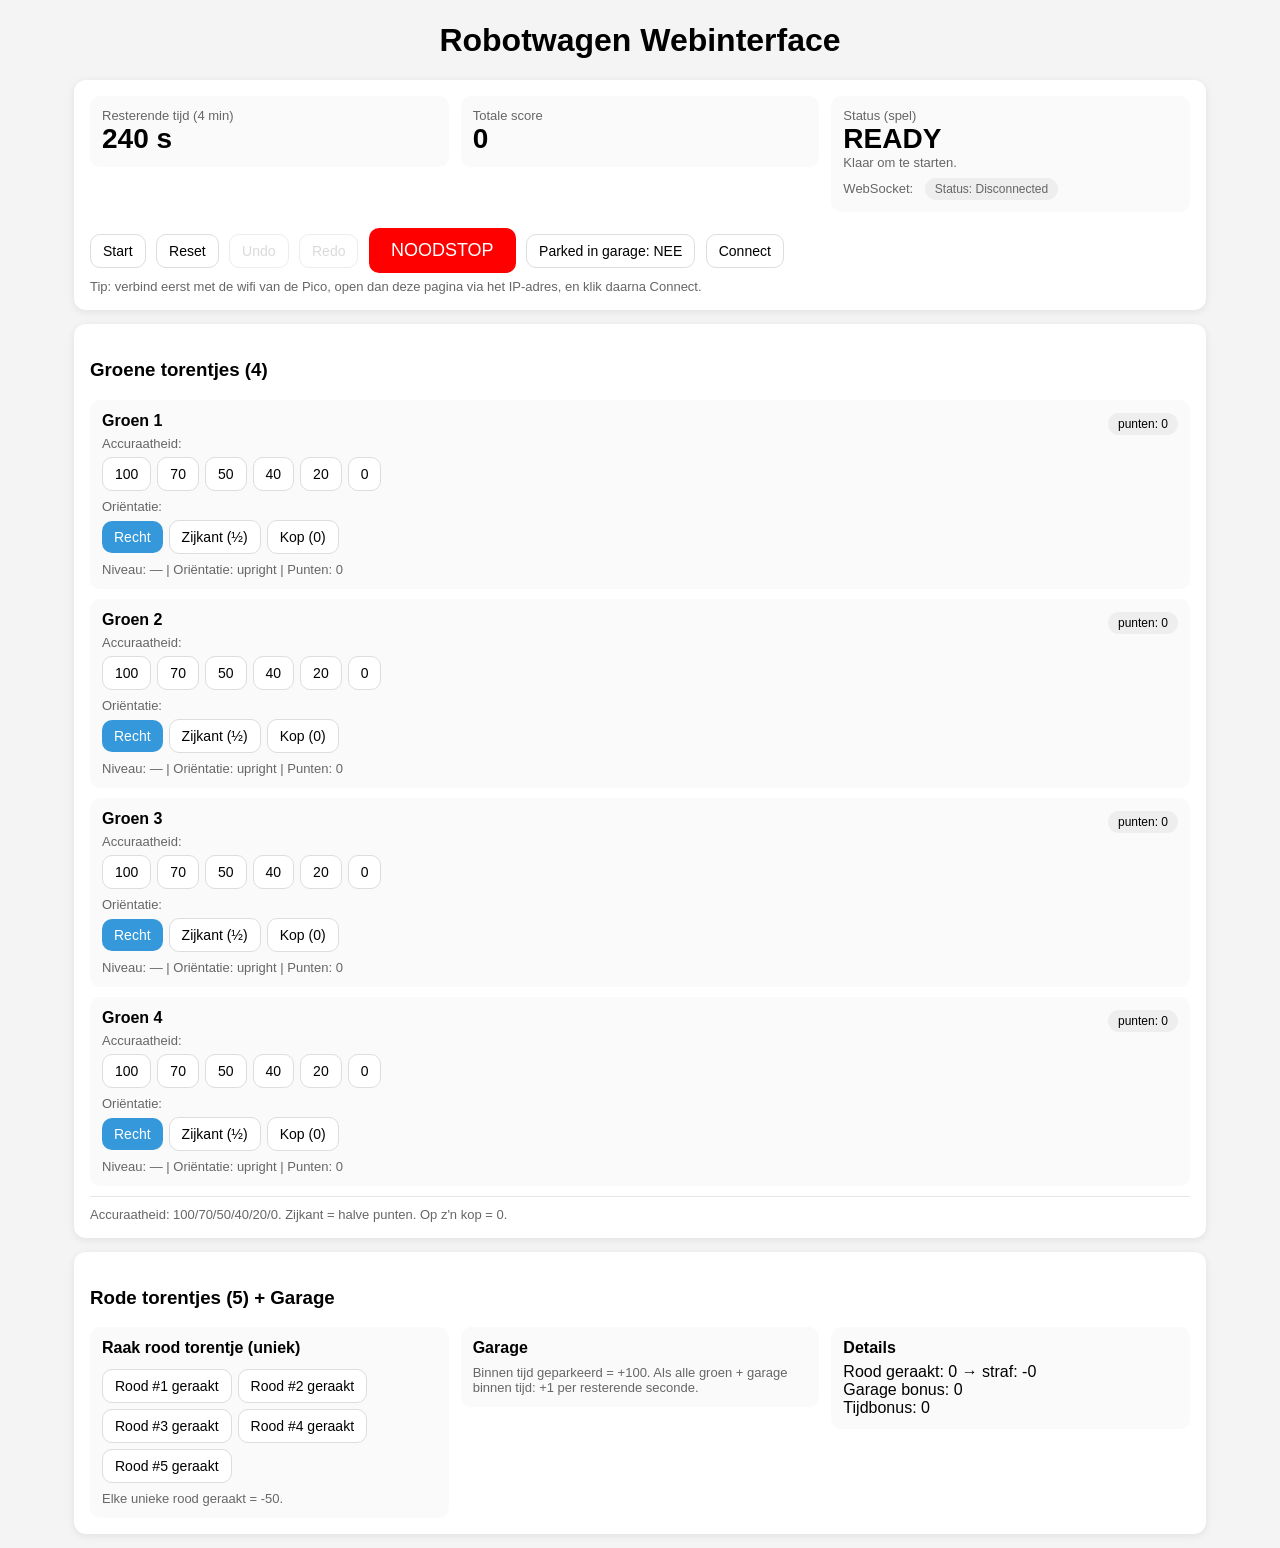
==== website/index.html @ 887a8c06 "Restructure" ====
<!DOCTYPE html>
<html lang="nl">
<head>
  <meta charset="UTF-8" />
  <meta name="viewport" content="width=device-width, initial-scale=1"/>
  <title>Robotwagen Webinterface</title>

  <link rel="stylesheet" href="style.css" />
</head>

<body>
  <h1>Robotwagen Webinterface</h1>

  <!--
    ============================================================
    CARD 1: Timer, Score, Status + Knoppenbalk
    ============================================================
  -->
  <div class="card">
    <div class="row">
      <div class="box">
        <div class="muted">Resterende tijd (4 min)</div>
        <div class="big"><span id="timeLeft">240</span> s</div>
      </div>

      <div class="box">
        <div class="muted">Totale score</div>
        <div class="big"><span id="totalScore">0</span></div>
      </div>

      <div class="box">
        <div class="muted">Status (spel)</div>

        <!--
          BELANGRIJK:
          - In de opdracht-skeletcode moet id="status" gebruikt worden voor WebSocket.
          - Daarom gebruiken we voor spelstatus id="gameStatus".
        -->
        <div class="big status" id="gameStatus">READY</div>

        <div class="muted" id="statusHint">Start om timer te laten lopen.</div>

        <!--
          Opdracht-skelet verwacht:
            <h3 id="status">Status: Disconnected</h3>
          We plaatsen het in de layout (netjes) als badge.
          id="status" MOET bestaan, anders werkt connect_socket() niet correct.
        -->
        <div class="muted" style="margin-top:8px;">
          WebSocket:
          <span class="wsBadge" id="status">Status: Disconnected</span>
        </div>
      </div>
    </div>

    <!-- Knoppen -->
    <div style="margin-top:10px;">
      <!-- GAME knoppen -->
      <button id="startBtn">Start</button>
      <button id="resetBtn">Reset</button>
      <button id="undoBtn">Undo</button>
      <button id="redoBtn">Redo</button>

      <!-- NOODSTOP knop (timer blijft lopen volgens jouw regel) -->
      <button id="noodBtn">NOODSTOP</button>

      <!-- GARAGE knop -->
      <button id="parkBtn">Parked in garage: NEE</button>

      <!--
        CONNECT knop:
        - Dit is exact zoals in de opdracht: onclick="connect_socket()"
        - De functie connect_socket() staat onderaan in de opdracht-code sectie.
      -->
      <button onclick="connect_socket()">Connect</button>

      <div class="muted" style="margin-top:6px;">
        Tip: verbind eerst met de wifi van de Pico, open dan deze pagina via het IP-adres, en klik daarna Connect.
      </div>
    </div>
  </div>

  <!--
    ============================================================
    CARD 2: Groene torentjes
    ============================================================
  -->
  <div class="card">
    <h3>Groene torentjes (4)</h3>
    <div id="greensControls" class="grid"></div>
    <div class="line"></div>
    <div class="muted">
      Accuraatheid: 100/70/50/40/20/0. Zijkant = halve punten. Op z'n kop = 0.
    </div>
  </div>

  <!--
    ============================================================
    CARD 3: Rode torentjes + Garage details
    ============================================================
  -->
  <div class="card">
    <h3>Rode torentjes (5) + Garage</h3>
    <div class="row">
      <div class="box">
        <div class="title">Raak rood torentje (uniek)</div>
        <div id="redsControls"></div>
        <div class="muted" style="margin-top:8px;">Elke unieke rood geraakt = -50.</div>
      </div>

      <div class="box">
        <div class="title">Garage</div>
        <div class="muted" style="margin-top:8px;">
          Binnen tijd geparkeerd = +100. Als alle groen + garage binnen tijd: +1 per resterende seconde.
        </div>
      </div>

      <div class="box">
        <div class="title">Details</div>
        <div>Rood geraakt: <span id="redCount">0</span> → straf: <span id="redPenalty">0</span></div>
        <div>Garage bonus: <span id="garageBonus">0</span></div>
        <div>Tijdbonus: <span id="timeBonus">0</span></div>
      </div>
    </div>
  </div>


  <!--
    ============================================================
    JAVASCRIPT (LOGICA)
    ============================================================
    Alles staat in script.js:
    Eerst: spel/score/timer logica
    Daarna: OPDRACHT WebSocket-skelet (intact)
  -->
  <script src="script.js"></script>
</body>
---- website/style.css ----
body { font-family: Arial, sans-serif; text-align:center; background:#f4f4f4; }
h1 { margin-top: 22px; }
.card { background:white; width:min(1100px, 95vw); margin: 14px auto; padding:16px; border-radius:12px; box-shadow:0 2px 8px rgba(0,0,0,0.08); text-align:left; }
.row { display:flex; gap:12px; flex-wrap:wrap; align-items:flex-start; }
.box { flex:1; min-width: 260px; background:#fafafa; padding:12px; border-radius:10px; }
.big { font-size: 28px; font-weight:700; }
.status { font-weight:700; }
.muted { color:#666; font-size: 13px; }
.title { font-weight:700; margin-bottom:6px; }
.grid { display:grid; grid-template-columns: 1fr; gap:10px; }
.line { height:1px; background:#e6e6e6; margin:10px 0; }

button {
  padding:8px 12px; font-size:14px; margin:6px 6px 0 0;
  cursor:pointer; border-radius:10px; border:1px solid #ddd; background:white;
}
button:disabled { opacity:0.5; cursor:not-allowed; }

#noodBtn {
  background:red; color:white; font-size:18px; padding:12px 22px;
  border:none; border-radius:10px;
}

/* Highlights (kleur bij geselecteerde knoppen) */
.active-acc  { background:#2ecc71 !important; color:white; border:none; }
.active-ori  { background:#3498db !important; color:white; border:none; }
.active-red  { background:#e74c3c !important; color:white; border:none; }
.active-park { background:#2ecc71 !important; color:white; border:none; }

.pill { display:inline-block; padding:4px 10px; border-radius:999px; background:#eee; font-size:12px; margin-left:6px; }
.greenHeader { display:flex; justify-content:space-between; align-items:center; gap:10px; }

/* Klein badgeje voor websocket status */
.wsBadge {
  display:inline-block;
  padding:4px 10px;
  border-radius:999px;
  background:#eee;
  font-size:12px;
  margin-left:8px;
}
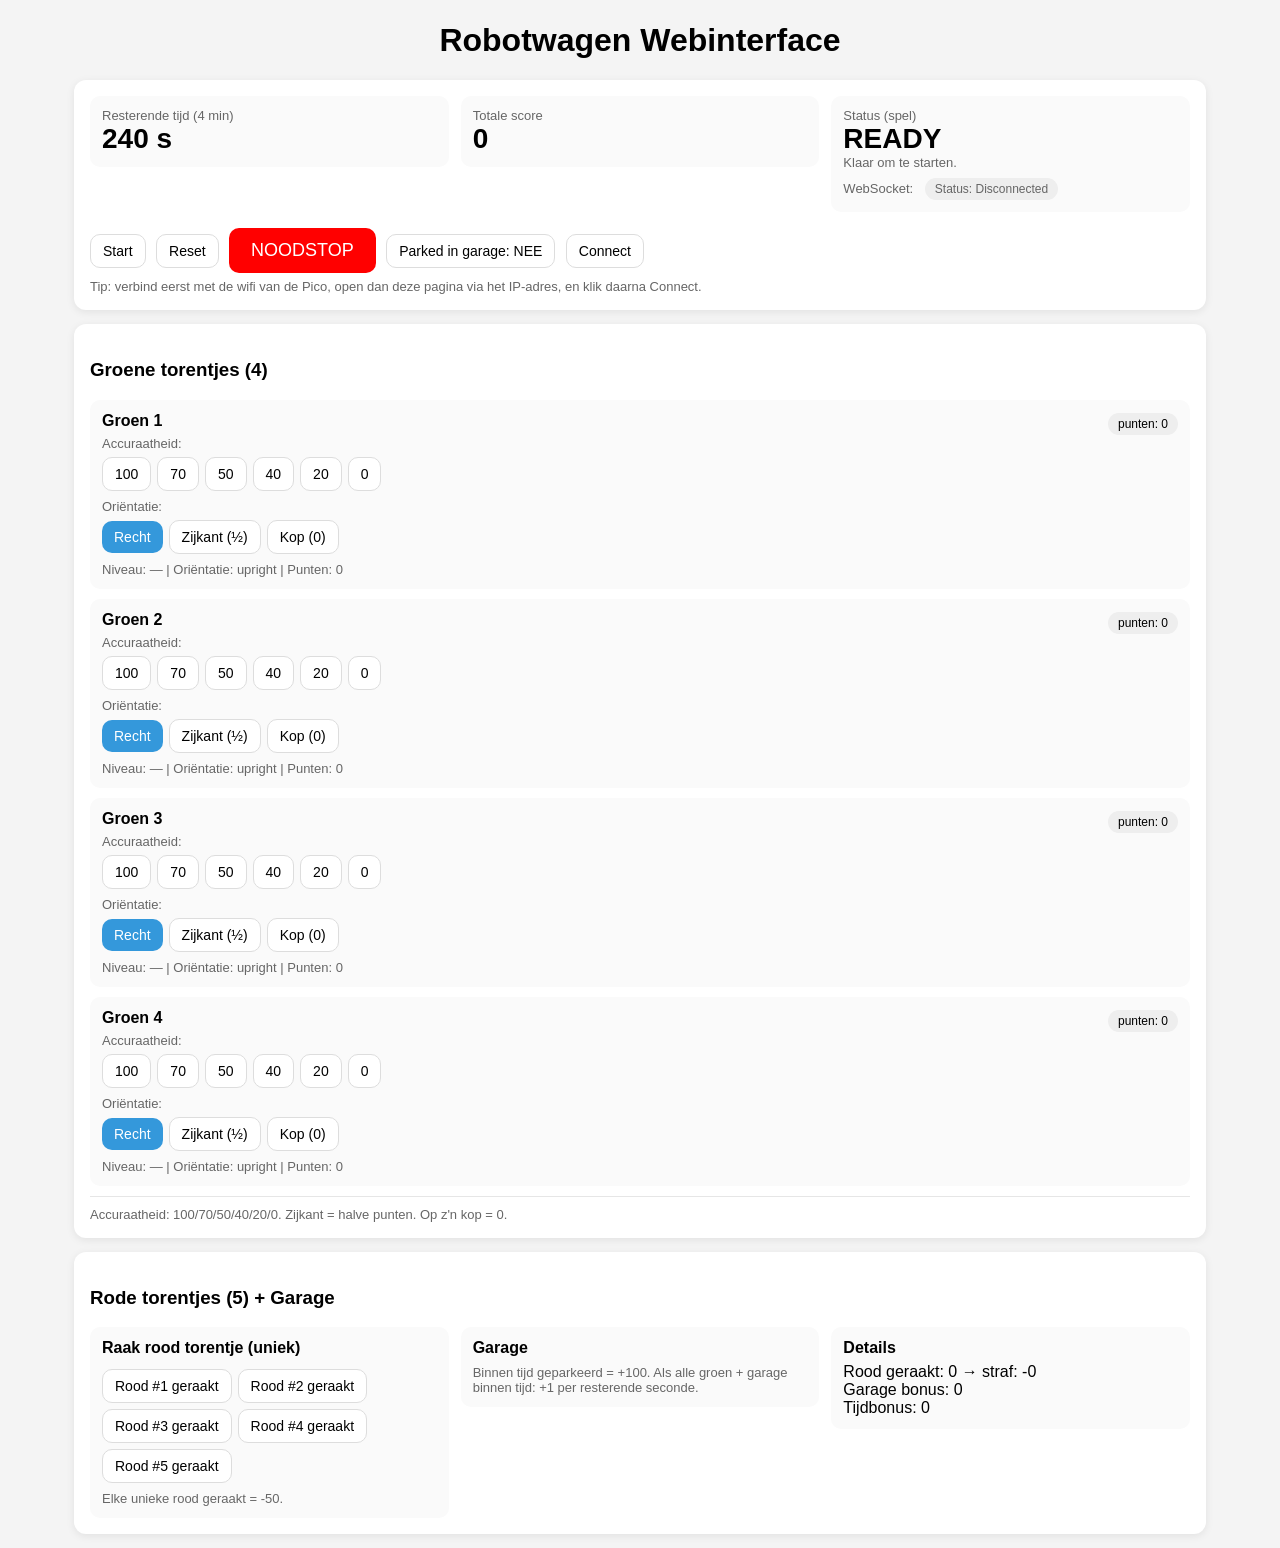
==== commit 2f1ba67f: "Remove undo and redo buttons; clean up associated dead code Co-authored-by: XenneDel <244889404+Xenn" ====
--- a/website/index.html
+++ b/website/index.html
@@ -58,8 +58,6 @@
       <!-- GAME knoppen -->
       <button id="startBtn">Start</button>
       <button id="resetBtn">Reset</button>
-      <button id="undoBtn">Undo</button>
-      <button id="redoBtn">Redo</button>
 
       <!-- NOODSTOP knop (timer blijft lopen volgens jouw regel) -->
       <button id="noodBtn">NOODSTOP</button>
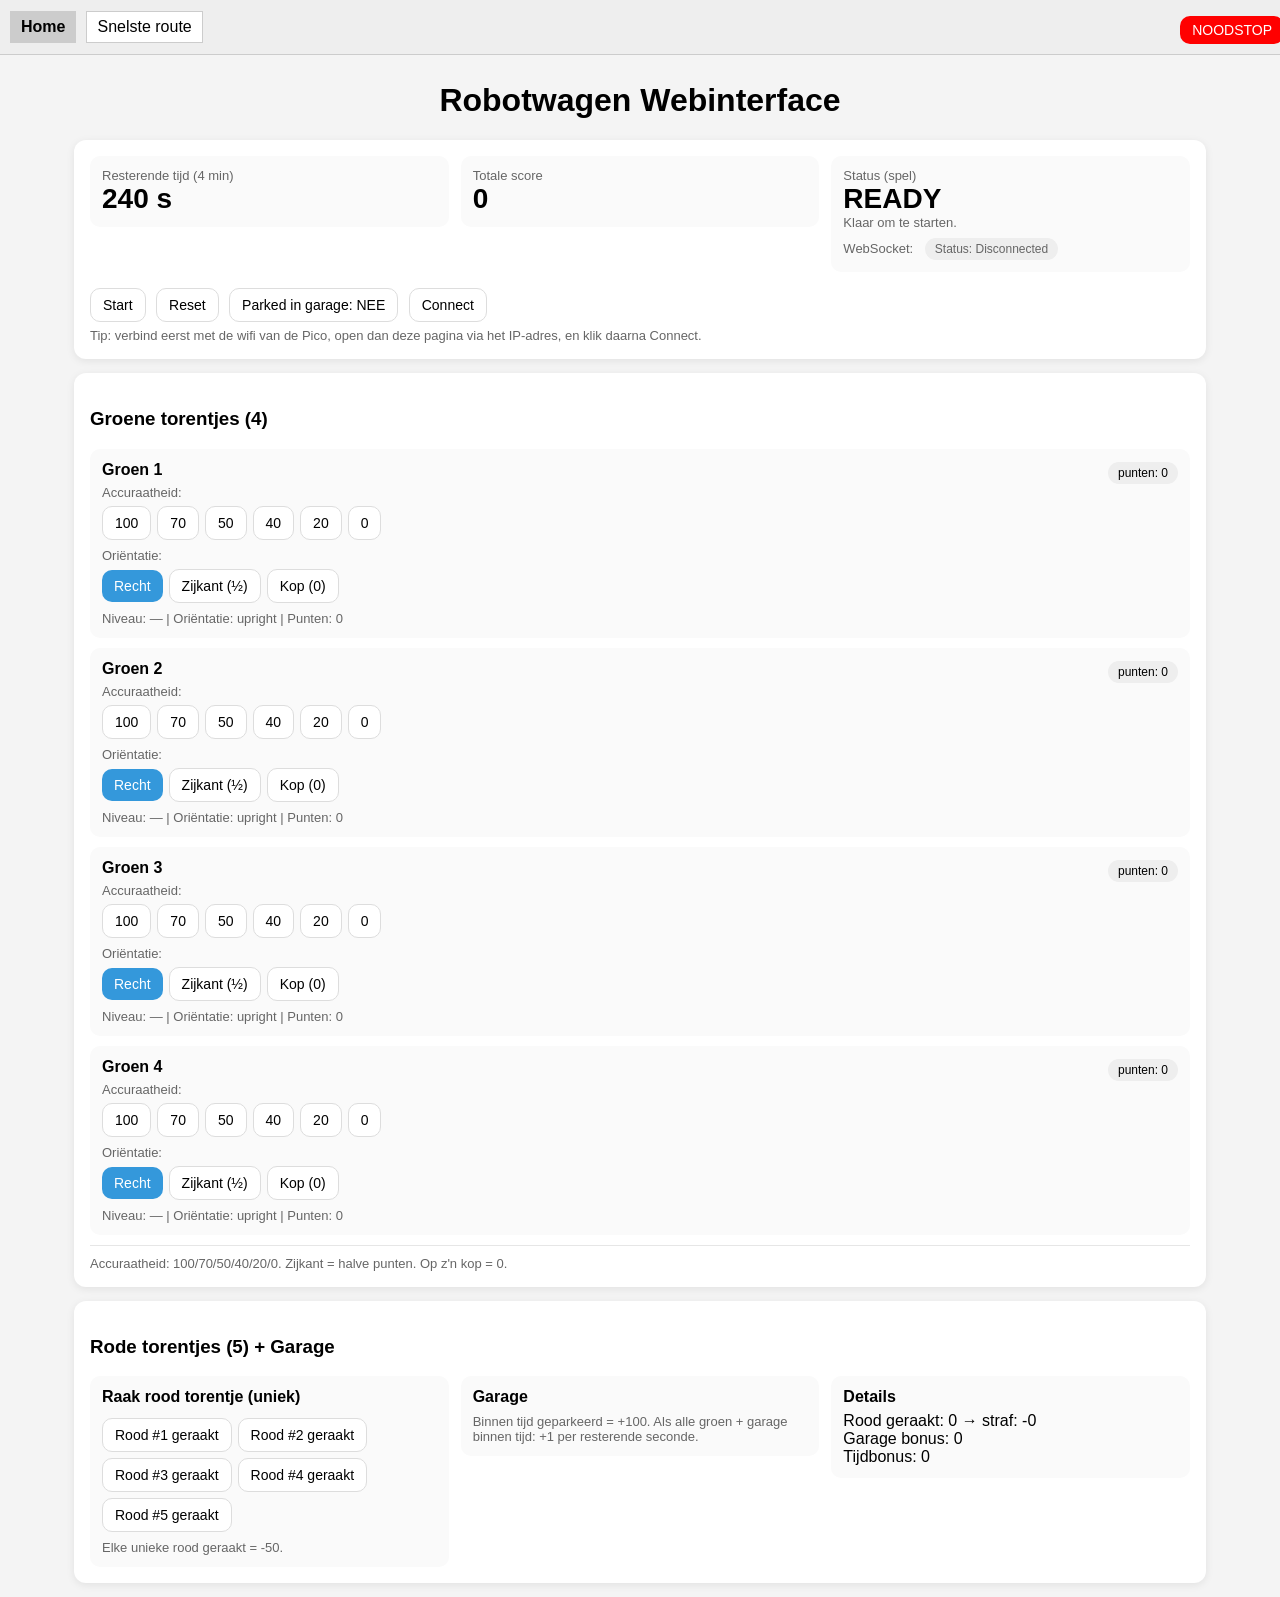
==== commit f4fb3e03: "Fixing code structure for PICO" ====
--- a/website/index.html
+++ b/website/index.html
@@ -9,13 +9,14 @@
 </head>
 
 <body>
+  <div id="topBar">
+    <a href="../index.html" class="active">Home</a>
+    <a href="./snelste_route/snelste_route.html">Snelste route</a>
+    <button onclick="noodStop()">NOODSTOP</button>
+  </div>
+
   <h1>Robotwagen Webinterface</h1>
 
-  <!--
-    ============================================================
-    CARD 1: Timer, Score, Status + Knoppenbalk
-    ============================================================
-  -->
   <div class="card">
     <div class="row">
       <div class="box">
@@ -31,21 +32,10 @@
       <div class="box">
         <div class="muted">Status (spel)</div>
 
-        <!--
-          BELANGRIJK:
-          - In de opdracht-skeletcode moet id="status" gebruikt worden voor WebSocket.
-          - Daarom gebruiken we voor spelstatus id="gameStatus".
-        -->
         <div class="big status" id="gameStatus">READY</div>
 
         <div class="muted" id="statusHint">Start om timer te laten lopen.</div>
 
-        <!--
-          Opdracht-skelet verwacht:
-            <h3 id="status">Status: Disconnected</h3>
-          We plaatsen het in de layout (netjes) als badge.
-          id="status" MOET bestaan, anders werkt connect_socket() niet correct.
-        -->
         <div class="muted" style="margin-top:8px;">
           WebSocket:
           <span class="wsBadge" id="status">Status: Disconnected</span>
@@ -53,23 +43,12 @@
       </div>
     </div>
 
-    <!-- Knoppen -->
     <div style="margin-top:10px;">
-      <!-- GAME knoppen -->
       <button id="startBtn">Start</button>
       <button id="resetBtn">Reset</button>
 
-      <!-- NOODSTOP knop (timer blijft lopen volgens jouw regel) -->
-      <button id="noodBtn">NOODSTOP</button>
-
-      <!-- GARAGE knop -->
       <button id="parkBtn">Parked in garage: NEE</button>
 
-      <!--
-        CONNECT knop:
-        - Dit is exact zoals in de opdracht: onclick="connect_socket()"
-        - De functie connect_socket() staat onderaan in de opdracht-code sectie.
-      -->
       <button onclick="connect_socket()">Connect</button>
 
       <div class="muted" style="margin-top:6px;">
@@ -78,11 +57,6 @@
     </div>
   </div>
 
-  <!--
-    ============================================================
-    CARD 2: Groene torentjes
-    ============================================================
-  -->
   <div class="card">
     <h3>Groene torentjes (4)</h3>
     <div id="greensControls" class="grid"></div>
@@ -92,11 +66,6 @@
     </div>
   </div>
 
-  <!--
-    ============================================================
-    CARD 3: Rode torentjes + Garage details
-    ============================================================
-  -->
   <div class="card">
     <h3>Rode torentjes (5) + Garage</h3>
     <div class="row">
@@ -122,14 +91,6 @@
     </div>
   </div>
 
-
-  <!--
-    ============================================================
-    JAVASCRIPT (LOGICA)
-    ============================================================
-    Alles staat in script.js:
-    Eerst: spel/score/timer logica
-    Daarna: OPDRACHT WebSocket-skelet (intact)
-  -->
+  <script src="../shared.js"></script>
   <script src="script.js"></script>
 </body>
--- a/website/style.css
+++ b/website/style.css
@@ -39,3 +39,43 @@
   font-size:12px;
   margin-left:8px;
 }
+
+#topBar {
+  position: fixed;
+  top: 0;
+  left: 0;
+  width: 100%;
+  display: flex;
+  gap: 10px;
+  align-items: center;
+  padding: 10px;
+  background: #eee;
+  border-bottom: 1px solid #ccc;
+  z-index: 1000;
+}
+
+body {
+  margin: 0;
+  padding-top: 60px;
+}
+
+#topBar a {
+  text-decoration: none;
+  padding: 6px 10px;
+  background: white;
+  border: 1px solid #ccc;
+  color: black;
+}
+
+#topBar a.active {
+  background: #ccc;
+  font-weight: bold;
+}
+
+#topBar button {
+  margin-left: auto;
+  padding: 6px 12px;
+  background: red;
+  color: white;
+  border: none;
+}
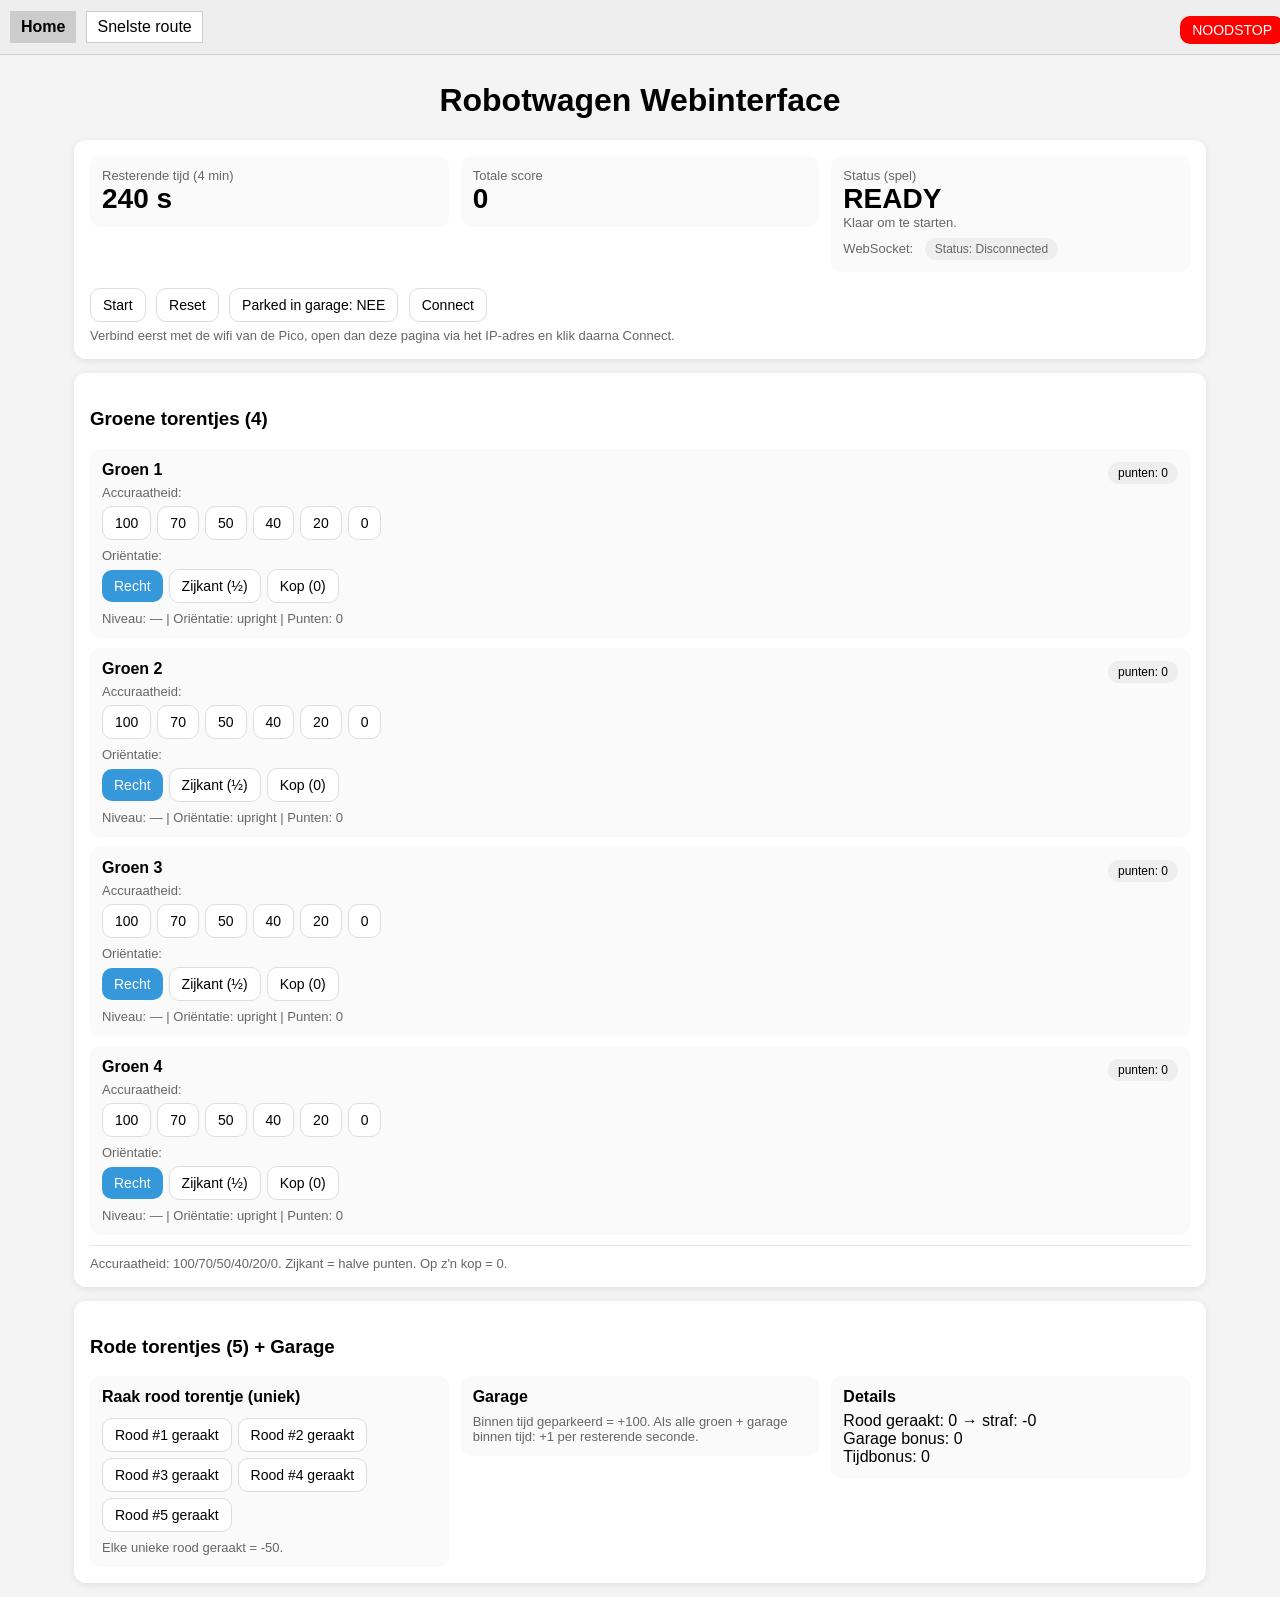
==== commit fd11fcf0: "Noodstopnog Co-authored-by: Xenne Delanghe <xenne.delanghe@student.kuleuven.be>" ====
--- a/website/index.html
+++ b/website/index.html
@@ -12,7 +12,7 @@
   <div id="topBar">
     <a href="../index.html" class="active">Home</a>
     <a href="./snelste_route/snelste_route.html">Snelste route</a>
-    <button onclick="noodStop()">NOODSTOP</button>
+    <button id="noodBtnTop">NOODSTOP</button>
   </div>
 
   <h1>Robotwagen Webinterface</h1>
@@ -52,7 +52,7 @@
       <button onclick="connect_socket()">Connect</button>
 
       <div class="muted" style="margin-top:6px;">
-        Tip: verbind eerst met de wifi van de Pico, open dan deze pagina via het IP-adres, en klik daarna Connect.
+        Verbind eerst met de wifi van de Pico, open dan deze pagina via het IP-adres en klik daarna Connect.
       </div>
     </div>
   </div>
@@ -91,6 +91,6 @@
     </div>
   </div>
 
-  <script src="../shared.js"></script>
-  <script src="script.js"></script>
+  <script type="module" src="../shared.js"></script>
+  <script type="module" src="script.js"></script>
 </body>
